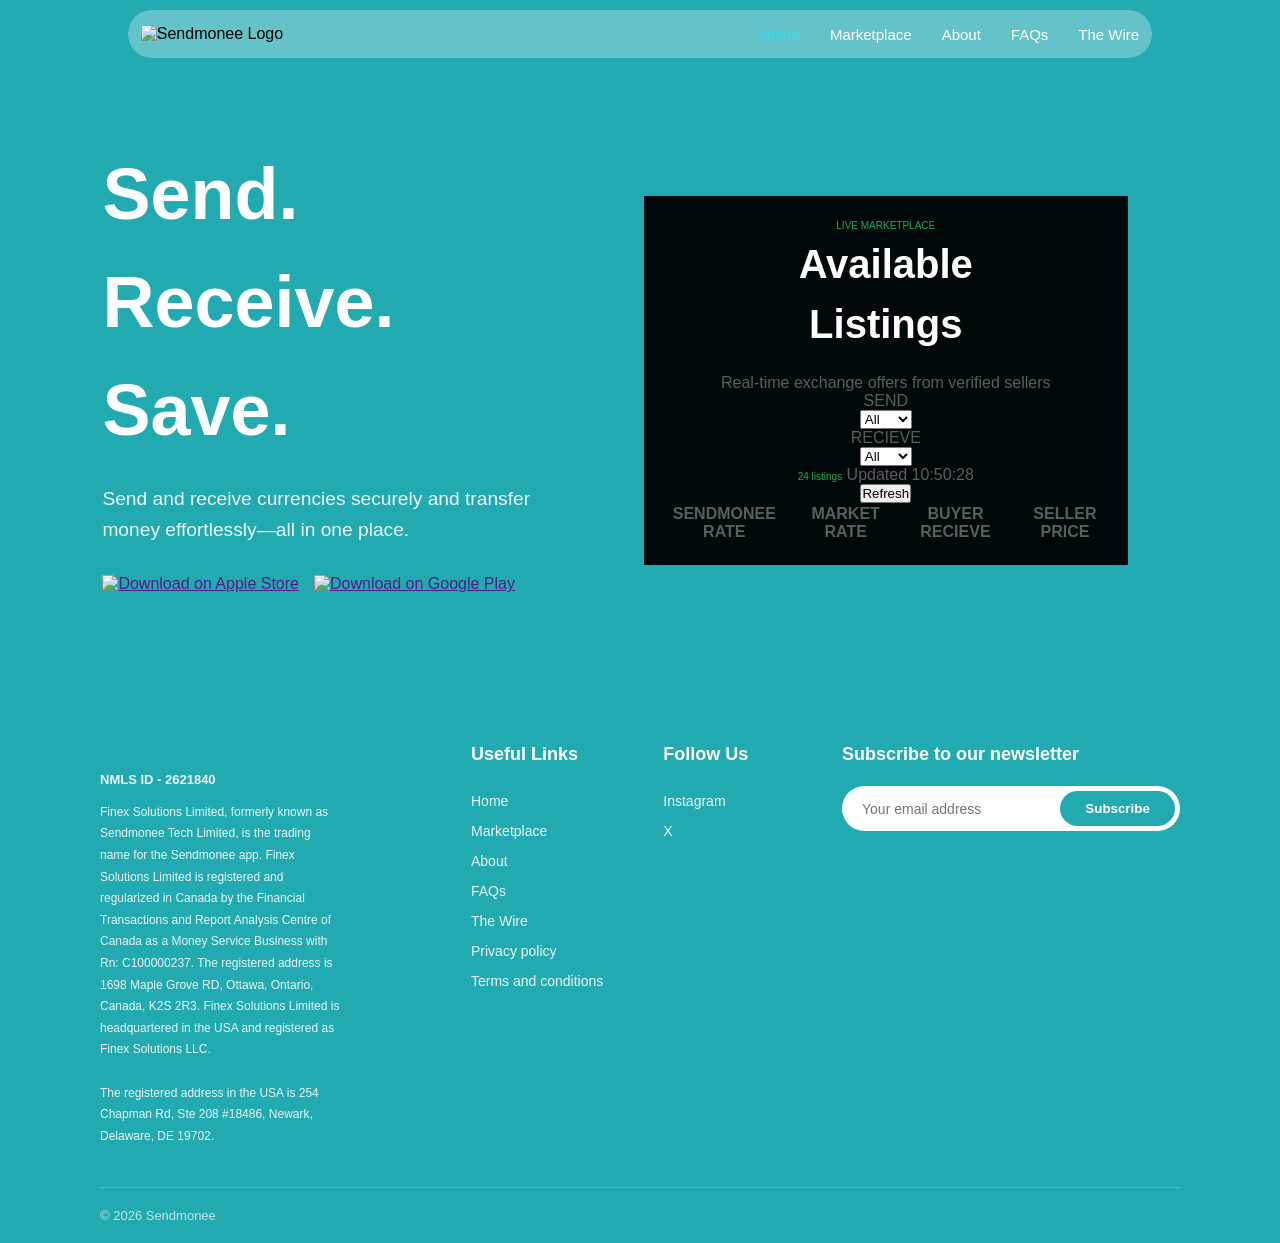
==== about.html @ 5e51dbc4 "Add files via upload" ====
<!DOCTYPE html>
<html lang="en">
<head>
    <meta charset="UTF-8">
    <meta name="viewport" content="width=device-width, initial-scale=1.0">
    <link rel="stylesheet" href="style.css">
    <link rel="stylesheet" href="marketplace.css">
    <link rel="stylesheet" href="mobile.css">
    <title>Document</title>
</head>
<body>
    <nav>
        <img src="images/Sendmonee Logo.webp" alt="Sendmonee Logo">
        <div class="nav-right">
            <a href="index.html" class="nav-active">Home</a>
            <a href="marketplace.html">Marketplace</a>
            <a href="about.html">About</a>
            <a href="faq.html">FAQs</a>
            <a href="wire.html">The Wire</a>
        </div>
    </nav>

    <section class="hero">
        <div class="hero-left">
            <h1>Send. <br>Receive. Save.</h1>
            <p>Send and receive currencies securely and transfer money effortlessly—all in one place.</p>
            <div class="app-download-links">
                <a href=""><img src="images/apple_Store.avif" alt="Download on Apple Store"></a>
                <a href=""><img src="images/Google Play.avif" alt="Download on Google Play"></a>
            </div>
        </div>

        <div class="hero-right">
            <span>LIVE MARKETPLACE</span>
            <h1>Available <br>Listings</h1>
            <p>Real-time exchange offers from verified sellers</p>
            <p>SEND</p>
            <select name="" id="">
                <option value="">All</option>z
                <option value="">GBP</option>
                <option value="">CAD</option>
                <option value="">EUR</option>
                <option value="">NGN</option>
                <option value="">USD</option>
            </select>
            <p>RECIEVE</p>
            <select name="" id="">
                <option value="">All</option>
                <option value="">GBP</option>
                <option value="">CAD</option>
                <option value="">EUR</option>
                <option value="">NGN</option>
                <option value="">USD</option>
            </select><br>

            <p><span>24 listings</span> Updated 10:50:28</p> <button>Refresh</button>

            <table>
                <tr>
                    <th>SENDMONEE RATE</th>
                    <th>MARKET RATE</th>
                    <th>BUYER RECIEVE</th>
                    <th>SELLER PRICE</th>
                </tr>

                <tr>
                    <td></td>
                    <td></td>
                    <td></td>
                    <td></td>
                </tr>

            </table>
        </div>
    </section>

    <footer>
        <div class="fo-top">
            <div class="footer-brand">
                <img src="images/Sendmonee Logo.webp" alt="">
                <p><strong>NMLS ID - 2621840</strong>Finex Solutions Limited, formerly known as Sendmonee Tech Limited, is the trading name for the Sendmonee app. Finex Solutions Limited is registered and regularized in Canada by the Financial Transactions and Report Analysis Centre of Canada as a Money Service Business with Rn: C100000237. The registered address is 1698 Maple Grove RD, Ottawa, Ontario, Canada, K2S 2R3. Finex Solutions Limited is headquartered in the USA and registered as Finex Solutions LLC. <br><br>The registered address in the USA is 254 Chapman Rd, Ste 208 #18486, Newark, Delaware, DE 19702.</p>
            </div>
            <div class="link-hold">
                <div>
                    <h3>Useful Links</h3>
                    <ul>
                        <li><a href="index.html">Home</a></li>
                        <li><a href="marketplace.html">Marketplace</a></li>
                        <li><a href="about.html">About</a></li>
                        <li><a href="faq.html">FAQs</a></li>
                        <li><a href="wire.html">The Wire</a></li>
                        <li><a href="policy.html">Privacy policy</a></li>
                        <li><a href="terms.html">Terms and conditions</a></li>
                    </ul>
                </div>
                <div>
                    <h3>Follow Us</h3>
                    <ul>
                        <li><a href="">Instagram</a></li>
                        <li><a href="">X</a></li>
                    </ul> 
                </div>
            </div>
            <div class="footer-newsletter">
                <h3>Subscribe to our newsletter</h3>
                <div class="sub-news">
                    <input type="email" placeholder="Your email address">
                    <button type="submit">Subscribe</button>
                </div>
            </div>
        </div>
        <hr>
        <p class="copyright">© 2026 Sendmonee</p>
    </footer>
</body>
</html>
---- style.css ----
* {
    box-sizing: border-box;
    font-family: 'Inter', sans-serif;
    margin: 0;
    padding: 0;
}

section {
    padding: 5% 8%; 
}

body{
    position: relative;
}

nav {
    display: flex;
    padding: 15px 1%;
    justify-content: space-between;
    align-items: center;
    position: absolute;
    background-color: #64c3c8;
    width: 80%;
    top: 10px;
    right: 10%;
    left: 10%;
    z-index: 100;
    border-radius: 40px;
}


.menu-icon {
    display: none;
    font-size: 24px;
    cursor: pointer;
    color: black;
    background-color: white;
}

#menu-toggle{
    display: none;
}

nav img {
    width: 150px;
}

.nav-right {
    display: flex;
    gap: 30px;
    align-items: center;
}

.nav-right > a {
    text-decoration: none;
    color: white;
    font-size: 15px;
    font-weight: 500;
}



.nav-active {
    color: rgb(49, 225, 235) !important;
}

.hero {
    display: flex;
    align-items: center;
    padding-top: 140px;
    gap: 60px;
    background-color: rgba(34, 170, 177, 1);
}

.hero-left {
    flex: 1 1 50%;
    color: white;
}

h1 {
    font-size: 4.5em;
    line-height: 1.5em;
    margin-bottom: 20px;
    font-family: 'Inter', sans-serif;
}

.hero-left p {
    font-size: 1.2em;
    line-height: 1.6;
    margin-bottom: 30px;
    opacity: 0.9;
}

.app-download-links {
    display: flex;
    gap: 15px;
}

.app-download-links img {
    height: 45px;
    width: auto;
    display: block;
}

.hero-right {
    flex: 1 1 50%;
    position: relative;
    margin-right: 50px;
}

.hero-img {
    width: 100%;
    border-radius: 20px;
    /* height: 600px; */
    object-fit: cover;
}

.hero-card1 {
    position: absolute;
    z-index: 20;
    width: 35%;
    bottom: 20px;
    left: -40px;
    animation-name: hero-1;
    animation-duration: 2s;
    animation-timing-function: ease-in-out;
    animation-iteration-count: infinite;
    animation-direction: alternate;
}
.hero-card2 {
    position: absolute;
    z-index: 20;
    width: 50%;
    bottom: 80px;
    right: -40px;
    animation: hero-2 2s infinite alternate-reverse ease-in-out;
}

@keyframes hero-1 {
    from { bottom: 20px; }
    to { bottom: 80px; }
}

@keyframes hero-2 {
    from { bottom: 80px; }
    to { bottom: 160px; }
}

.hype {
    display: flex;
    align-items: center;
    background-color: rgb(250, 250, 250);
    gap: 80px;
}

.hype div {
    flex: 1 1;
}

h3 {
    font-size: 38px;
    line-height: 1.2;
    margin-bottom: 20px;
}

.hype p {
    font-size: 16px;
    line-height: 1.6;
    color: #555;
}

.hype img {
    flex: 1 1;
    height: 500px;
    object-fit: cover;
    border-radius: 20px;
}

.flag-con{
    display: flex;
    gap: 10px;
    height: 600px;
    overflow:hidden;
}

.flag::-webkit-scrollbar{
    display: none;
}

.flag{
    gap: 10px;
    display: flex;
    flex-direction: column;
    animation: scroll 20s linear infinite alternate;
    /* overflow-y: auto; */
}

.flagi{
    animation: scroll 20s linear infinite alternate-reverse;
}

.flag div{
    display: flex;
    flex-direction: column;
    padding: 10px;
    background-color: #e2e2e2;
    width: fit-content;
    border-radius: 50px;
}

.flag div span{
    width: 80px;
    height: 80px;
    /* padding: 50px; */
    background-color: transparent;
    border-radius: 50%;
    display: flex;
    justify-content: center; /* Centers horizontally */
    align-items: center;
    position: relative;
}

@keyframes scroll{
    from{transform: translateY(0);}
    to{transform: translateY(-100%);}
}

.ejo {
    background-color: white;
}

.ejo-container {
    background-color: rgba(34, 170, 177, 1);
    display: flex;
    align-items: center;
    border-radius: 30px;
    padding: 60px 80px 0 80px;
    color: white;
    gap: 80px;
    overflow: hidden;
}

.ejo-container > img {
    width: 35%;
    display: block;
}

.ejo-content {
    width: 65%;
    padding-bottom: 60px;
}

.ejo-content h3 {
    margin-bottom: 15px;
}

.ejo-content p {
    font-size: 16px;
    line-height: 1.6;
    margin-bottom: 30px;
    opacity: 0.9;
}

.how h2 {
    font-size: 35px;
    margin-bottom: 40px;
}

.how-grid {
    display: flex;
    justify-content: space-between;
    gap: 40px;
}

.how-left {
    display: flex;
    flex-wrap: wrap;
    flex: 1 1;
    gap: 20px;
}

.how-card {
    flex: 1 1 calc(50% - 10px);
    background-color: #f9f9f9;
    border-radius: 15px;
    padding: 30px;
    display: flex;
    flex-direction: column;
    color: black;
    transition: all 0.5s;
}

.how-card:hover {
    background-color: rgb(60, 198, 206);
    color: white;
}

.how-card img {
    width: 35px;
    height: 35px;
    margin-bottom: 20px;
}

.how-card span {
    font-size: 20px;
    font-weight: 600;
    margin-bottom: 10px;
}

.how-card p {
    font-size: 15px;
    line-height: 1.5;
    color: rgba(0, 0, 0, 0.6);
}

.how-card.active p {
    color: rgba(255, 255, 255, 0.9);
}

.how-right {
    width: 35%;
}

.how-right img {
    width: 100%;
    height: auto;
    border-radius: 20px;
}


.seam-ex {
    display: flex;
    align-items: center;
    justify-content: space-between;
    gap: 60px;
}

.seam-media {
    position: relative;
    width: 35%;
}

.seam-main-img {
    width: 100%;
    border-radius: 20px;
}

.seam-media .seam-card1, 
.seam-media .seam-card2 {
    position: absolute;
    z-index: 10;
}

.seam-media .seam-card1 {
    width: 180px;
    bottom: 10px;
    left: -30px;
    animation: hero-1 2s infinite alternate ease-in-out;
}

.seam-media .seam-card2 {
    width: 200px;
    bottom: 40px;
    right: -30px;
    animation: card2 2s infinite alternate-reverse ease-in-out;
}

@keyframes card2{
    from{bottom: 120px;}
    to{bottom: 180px;}
}
.seam-ex-right {
    width: 45%;
}

.seam-ex-right h2 {
    font-size: 38px;
    line-height: 1.2;
    margin-bottom: 20px;
}

.seam-ex-right p {
    font-size: 16px;
    color: #555;
    line-height: 1.6;
    margin-bottom: 20px;
}

.seam-ex-right .app-download-links {
    margin-top: 30px;
}


.info {
    background-color: rgb(245, 245, 245);
}

.info-header {
    display: flex;
    justify-content: space-between;
    align-items: center;
    margin-bottom: 40px;
}

.blog-btn {
    text-decoration: none;
    color: black;
    padding: 10px 24px;
    border: 1px solid black;
    background-color: white;
    border-radius: 20px;
    font-weight: 500;
    transition: background-color 0.3s;
}

.blog-btn:hover {
    background-color: #eaeaea;
}

.container {
    display: flex;
    gap: 25px;
}

.blog-card {
    flex: 1;
    border-radius: 20px;
    overflow: hidden;
    background-color: white;
    display: flex;
    flex-direction: column;
    box-shadow: 0 4px 15px rgba(0,0,0,0.03);
}

.card-thumb {
    overflow: hidden;
    height: 200px;
    position: relative;
}

.card-thumb img {
    width: 100%;
    height: 100%;
    object-fit: cover;
    display: block;
    transition: transform 0.5s ease;
}

.card-thumb span {
    position: absolute;
    bottom: 12px;
    left: 20px;
    font-size: 11px;
    font-weight: bold;
    color: black;
    background-color: rgb(9, 218, 218);
    padding: 4px 8px;
    border-radius: 4px;
}

.card-body {
    padding: 25px;
    display: flex;
    flex-direction: column;
    flex-grow: 1;
}

.card-body h3 {
    font-size: 18px;
    line-height: 1.4;
    margin-bottom: 15px;
    transition: color 0.3s;
}

.blog-card p {
    font-size: 15px;
    color: #666;
    line-height: 1.5;
    margin-bottom: 25px;
}

.read-btn {
    margin-top: auto; 
    width: 100%;
    padding: 12px;
    text-decoration: none;
    color: white;
    background-color: darkcyan;
    display: block;
    text-align: center;
    border-radius: 20px;
    font-weight: 500;
    transition: background-color 0.3s;
}

.blog-card:hover h3 {
    color: darkcyan;
}

.blog-card:hover img {
    transform: scale(1.15);
}

.read-btn:hover {
    background-color: #006666;
}

.faq{
    display: flex;
    color: white;
    background-color: #24a8af;
    gap: 100px;
}

.faq-left h2{
    font-size: 42px;
}

.faq-left > div > div{
    border-bottom: 1px solid white;
    padding: 15px 0 40px;
}

.faq-left div div span{
    font-size: 16px;
    font-weight: 600;
    margin-right: 40px;
}

.faq-left div div p{
    color: rgb(255, 255, 255);
    margin-top: 40px;
    display: none;
}

.faq-left div div:focus-within p{
    display: block;
}

.faq-left > div >div button{
    float: right;
    /* margin-left: auto; */
    padding: 5px 8px;
    border-radius: 50%;
    border: none;
    font-size: 10px;
    background-color: #006666b0;
    color: white;
    font-size: 25px;
}

.faq-right{
    flex: 1 0;
}

.faq-left > button{
    margin-top: 40px;
    padding: 10px 20px;
    border-radius: 30px;
    border: none;
    font-size: 16px;
    background-color: #00f2ff;
}

iframe{
    border-radius: 20px;
}

.faq-left{
    flex: 1 0;
}

footer {
    background-color: rgba(34, 170, 177, 1);
    padding: 60px 100px 20px;
    color: white;
}

.fo-top {
    display: flex;
    justify-content: space-between;
    gap: 40px;
    margin-bottom: 40px;
}

.footer-brand {
    flex: 1 2 30%;
}

.footer-brand img {
    width: 80%;
    margin-bottom: 20px;

}

.footer-brand p {
    font-size: 12px;
    line-height: 1.8;
    opacity: 0.9;
    margin-right: 90px;
}

.footer-brand strong {
    display: block;
    margin-bottom: 10px;
    font-size: 13px;
}

.link-hold {
    display: flex;
    gap: 60px;
    flex: 1 2 30%;
}

.fo-top h3 {
    font-size: 18px;
    font-weight: 600;
    margin-bottom: 20px;
}

.link-hold ul {
    list-style: none;
}

.link-hold ul li {
    padding: 6px 0;
}

.link-hold a {
    text-decoration: none;
    color: white;
    font-size: 14px;
    opacity: 0.9;
    transition: opacity 0.2s;
}

.link-hold a:hover {
    opacity: 1;
}

.footer-newsletter {
    flex: 2 0 30%;
}

.sub-news {
    background-color: white;
    display: flex;
    padding: 5px;
    border-radius: 30px;
    width: 100%;
}

.sub-news input {
    outline: none;
    border: none;
    width: 65%;
    background-color: transparent;
    padding: 8px 15px;
    font-size: 14px;
    border-radius: 20px;
}

.sub-news button {
    background-color: rgba(34, 170, 177, 1);
    border: none;
    border-radius: 30px;
    padding: 10px 15px;
    color: white;
    font-weight: 600;
    cursor: pointer;
    width: 35%;
    transition: background-color 0.2s;
}

.sub-news button:hover {
    background-color: #1a858b;
}

hr {
    border: 0;
    height: 1px;
    background: rgba(255, 255, 255, 0.2);
}

.copyright {
    font-size: 13px;
    opacity: 0.7;
    padding-top: 20px;
}
---- marketplace.css ----
.hero-right{
    background-color: rgba(0, 0, 0, 0.945);
    color: rgba(255, 255, 255, 0.349);
    text-align: center;
    padding: 20px 10px;
    font-family: 'DM Mono', monospace;
}

.hero-right span{
    color: rgb(14, 177, 87);
    font-size: 10px;
}

.hero-right h1{
    color: white;
    font-family: 'Syne', sans-serif;
    font-size: 40px;
    
}
---- mobile.css ----
@media (max-width: 780px) {

    section {
        padding: 60px 24px;
    }

    nav {
        width: 92%;
        left: 4%;
        top: 10px;
        padding: 12px 20px;
        box-shadow: none;
        background-color: rgba(255, 255, 255, 0);
    }

    nav img {
        width: 150px;
    }

    .menu-icon {
        display: block; 
        color: #000000; 
        background-color: white;
        border-radius: 50%;
        margin: 0;
        padding: 5px 10px;
    }

    .nav-right {
        display: none;
        flex-direction: column;
        position: absolute;
        top: 80%;
        right: 5%;
        /* width: 100%; */
        background-color: white;
        padding: 24px;
        border-radius: 24px;
        box-shadow: 0 10px 25px rgba(0, 0, 0, 0.1);
        gap: 20px;
        align-items: flex-start;
    }

    .nav-right > a {
        color: #057685;
        font-size: 16px;
        width: 100%;
        padding: 8px 20px;
    }

    #menu-toggle:checked ~ .nav-right {
        display: flex;
    }

    .hero{
        flex-direction: column;
        align-items: center;
        justify-content: center;
        text-align: center;
    }


    .hero h1{
        font-size: 50px;
    }

    .app-download-links{
        justify-content: center;
    }

    .hero-img{
        margin: 0;
        padding: 0;
    }

    .hero-card1, .hero-card2{
        transform: scale(0.8);
    }

    .hero-right{
        width: 100%;
        margin: 0 auto;
    }

    .hype{
        flex-direction: column;
        text-align: center;
    }

    .flag{
        height: 500px;
    }

    .ejo-container {
        flex-direction: column-reverse;
        padding: 40px 24px 0 24px;
        gap: 40px;
        text-align: center;
    }

    .ejo-content, 
    .ejo-container > img {
        width: 100%;
    }

    .ejo-container > img {
        width: 75%;
        margin: 0 auto;
    }

    .how-grid{
        flex-direction: column;
        text-align: center;
        justify-content: center;
    }

    .how-left{
        flex-direction: column;
        
    }

    .how-card{
        align-items: center;
        width: 100%;
    }

    .how-right{
        display: none;
    }

     .seam-ex {
        flex-direction: column;
        gap: 40px;
        text-align: center;
    }

    .seam-media, 
    .seam-ex-right {
        width: 100%;
    }

    .seam-media {
        max-width: 400px;
        margin: 0 auto;
    }

    .seam-ex:nth-of-type(2) {
        flex-direction: column-reverse;
    }

    .seam-media .seam-card1 {
        width: 130px;
        left: -15px;
    }

    .seam-media .seam-card2 {
        width: 140px;
        right: -15px;
    }

    .faq {
        flex-direction: column;
        gap: 40px;
    }

    .faq-left h2 {
        font-size: 32px;
        text-align: center;
    }

    iframe {
        width: 100%;
        height: auto;
        aspect-ratio: 1 / 1;
    }

    .info-header {
        flex-direction: column;
        gap: 15px;
        text-align: center;
    }

    .container {
        flex-direction: column;
        gap: 30px;
    }

    footer {
        padding: 40px 24px 20px;
    }

    .fo-top {
        flex-direction: column;
        gap: 40px;
    }

    .footer-brand, 
    .link-hold, 
    .footer-newsletter {
        width: 100%;
    }

    .footer-brand p {
        margin-right: 0;
    }

    .link-hold {
        justify-content: space-between;
        gap: 20px;
    }

    
}
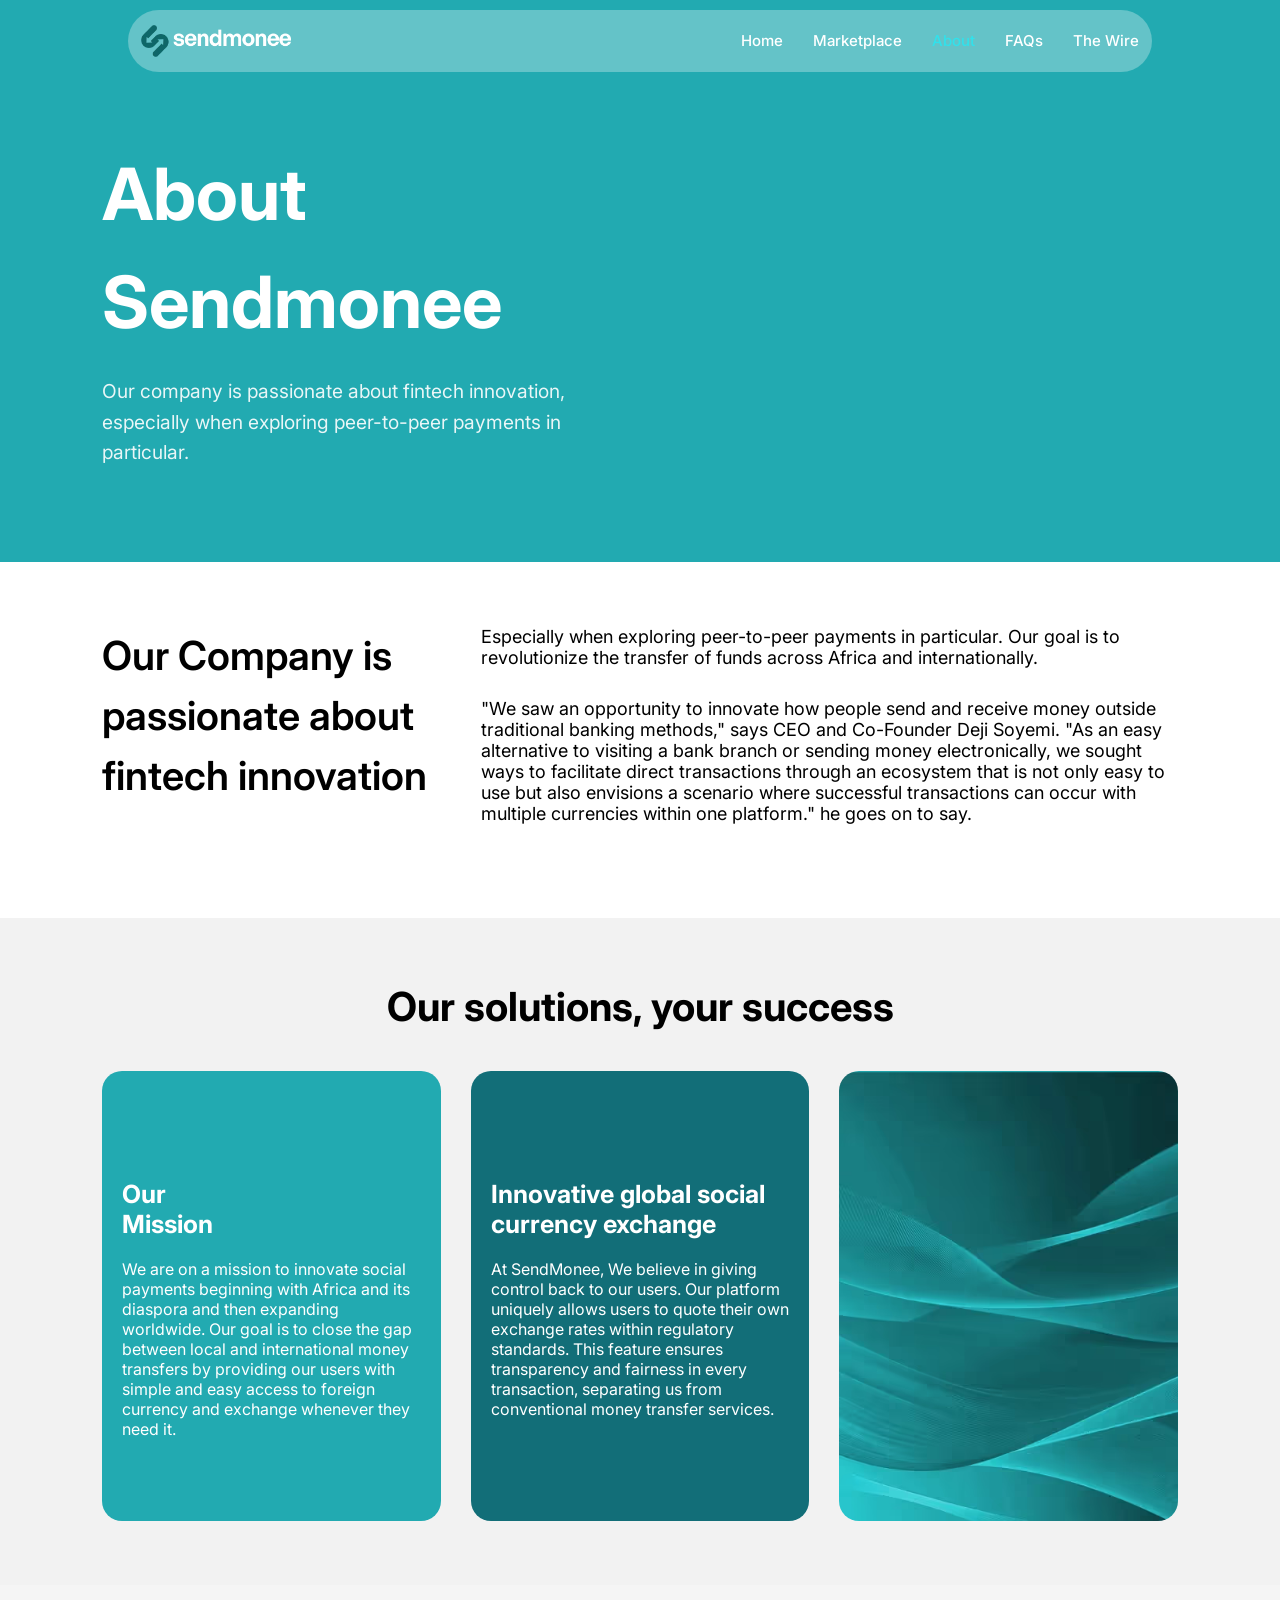
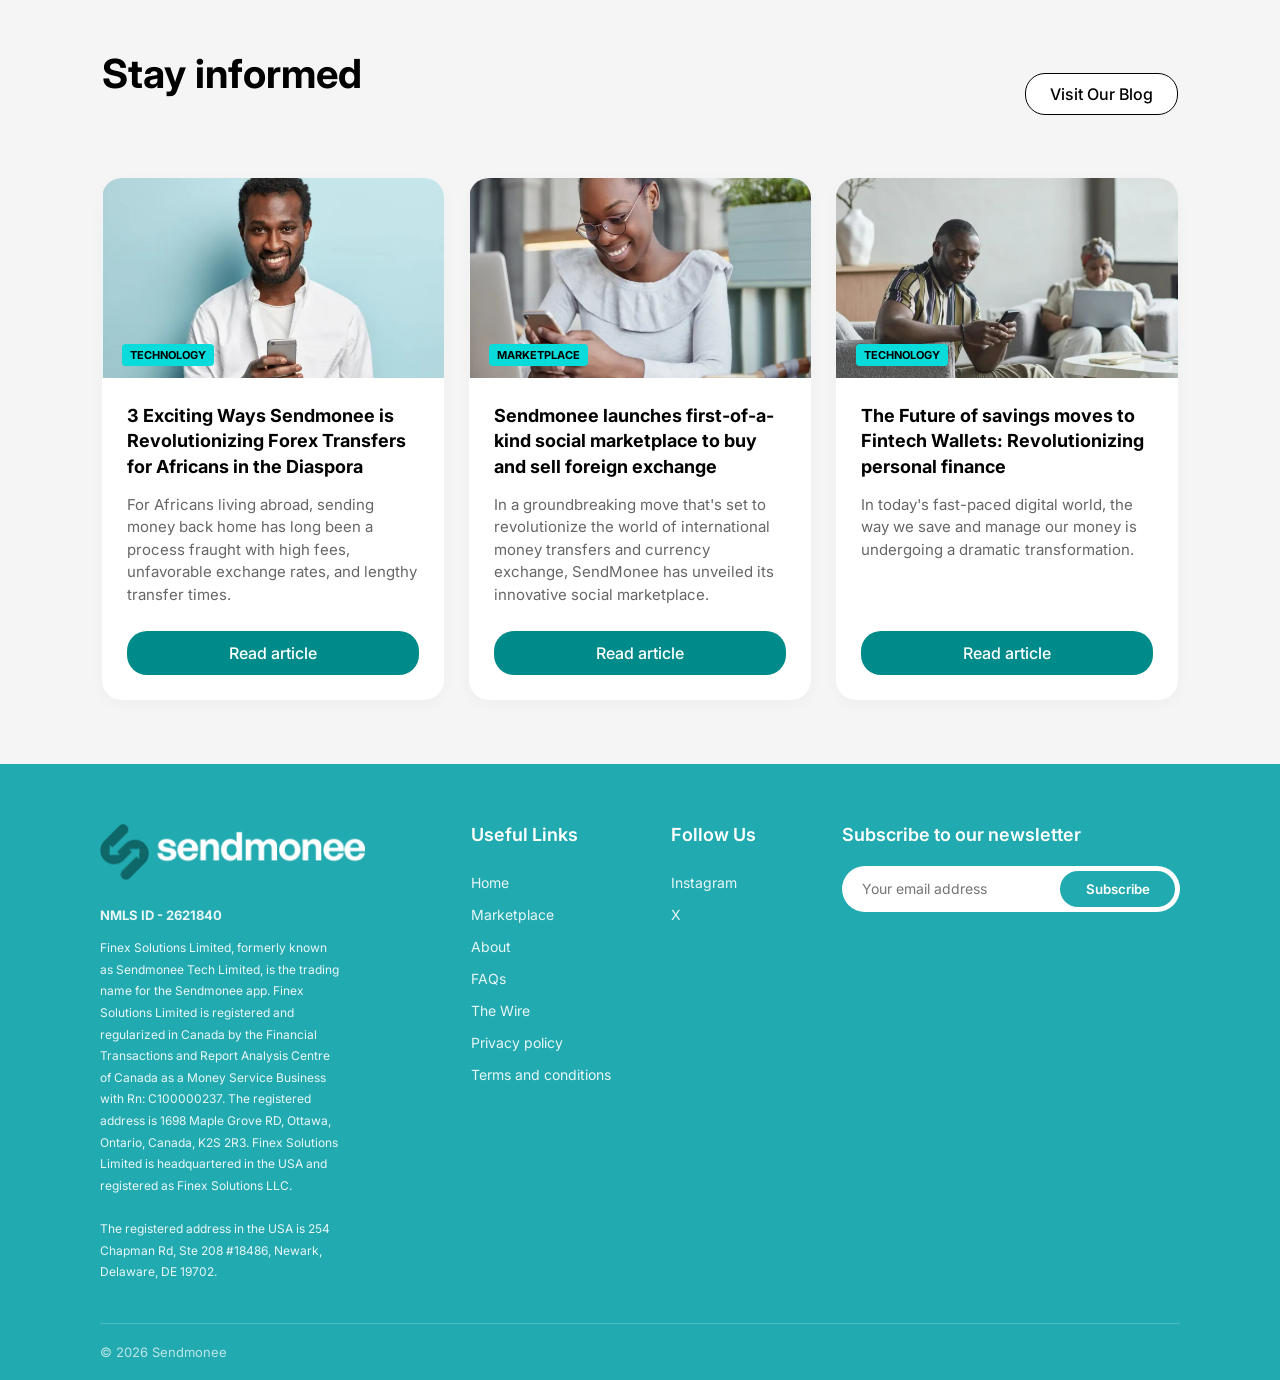
==== commit f17e1e9e: "Add files via upload" ====
--- a/about.html
+++ b/about.html
@@ -4,17 +4,19 @@
     <meta charset="UTF-8">
     <meta name="viewport" content="width=device-width, initial-scale=1.0">
     <link rel="stylesheet" href="style.css">
-    <link rel="stylesheet" href="marketplace.css">
     <link rel="stylesheet" href="mobile.css">
+    <link rel="stylesheet" href="about.css">
     <title>Document</title>
 </head>
 <body>
     <nav>
         <img src="images/Sendmonee Logo.webp" alt="Sendmonee Logo">
+        <input type="checkbox" id="menu-toggle">
+        <label for="menu-toggle" class="menu-icon">&#9776;</label>
         <div class="nav-right">
-            <a href="index.html" class="nav-active">Home</a>
+            <a href="index.html">Home</a>
             <a href="marketplace.html">Marketplace</a>
-            <a href="about.html">About</a>
+            <a href="about.html" class="nav-active">About</a>
             <a href="faq.html">FAQs</a>
             <a href="wire.html">The Wire</a>
         </div>
@@ -22,55 +24,78 @@
 
     <section class="hero">
         <div class="hero-left">
-            <h1>Send. <br>Receive. Save.</h1>
-            <p>Send and receive currencies securely and transfer money effortlessly—all in one place.</p>
-            <div class="app-download-links">
-                <a href=""><img src="images/apple_Store.avif" alt="Download on Apple Store"></a>
-                <a href=""><img src="images/Google Play.avif" alt="Download on Google Play"></a>
-            </div>
+            <h1>About<br>Sendmonee</h1>
+            <p>Our company is passionate about fintech innovation, especially when exploring peer-to-peer payments in particular.</p>
         </div>
 
         <div class="hero-right">
-            <span>LIVE MARKETPLACE</span>
-            <h1>Available <br>Listings</h1>
-            <p>Real-time exchange offers from verified sellers</p>
-            <p>SEND</p>
-            <select name="" id="">
-                <option value="">All</option>z
-                <option value="">GBP</option>
-                <option value="">CAD</option>
-                <option value="">EUR</option>
-                <option value="">NGN</option>
-                <option value="">USD</option>
-            </select>
-            <p>RECIEVE</p>
-            <select name="" id="">
-                <option value="">All</option>
-                <option value="">GBP</option>
-                <option value="">CAD</option>
-                <option value="">EUR</option>
-                <option value="">NGN</option>
-                <option value="">USD</option>
-            </select><br>
+            <img src="images/About hero image.avif" alt="" class="hero-img">
+        </div>
+    </section>
 
-            <p><span>24 listings</span> Updated 10:50:28</p> <button>Refresh</button>
+        <section class="discover mobile-flex">
+        <h2>Our Company is passionate about fintech innovation</h2>
+        <div>
+            <p>Especially when exploring peer-to-peer payments in particular. Our goal is to revolutionize the transfer of funds across Africa and internationally.</p> 
+            <p>"We saw an opportunity to innovate how people send and receive money outside traditional banking methods," says CEO and Co-Founder Deji Soyemi.  "As an easy alternative to visiting a bank branch or sending money electronically, we sought ways to facilitate direct transactions through an ecosystem that is not only easy to use but also envisions a scenario where successful transactions can occur with multiple currencies within one platform." he goes on to say.</p>
 
-            <table>
-                <tr>
-                    <th>SENDMONEE RATE</th>
-                    <th>MARKET RATE</th>
-                    <th>BUYER RECIEVE</th>
-                    <th>SELLER PRICE</th>
-                </tr>
+        </div>
+    </section>
 
-                <tr>
-                    <td></td>
-                    <td></td>
-                    <td></td>
-                    <td></td>
-                </tr>
+    <section class="sucess">
+        <h2>Our solutions, your success</h2>
+        <div>
+            <article>
+                <h3>Our <br>Mission</h3>
+                <p>We are on a mission to innovate social payments beginning with Africa and its diaspora and then expanding worldwide. Our goal is to close the gap between local and international money transfers by providing our users with simple and easy access to foreign currency and exchange whenever they need it.</p>
+            </article>
+            <article>
+                <h3>Innovative global social <br>currency exchange</h3>
+                <p>At SendMonee, We believe in giving control back to our users. Our platform uniquely allows users to quote their own exchange rates within regulatory standards. This feature ensures transparency and fairness in every transaction, separating us from conventional money transfer services.</p>
+            </article>
+            <article></article>
+        </div>
+    </section>
 
-            </table>
+        <section class="info">
+        <div class="info-header">
+            <h2>Stay informed</h2>
+            <a href="" class="blog-btn">Visit Our Blog</a>
+        </div>
+        <div class="container">
+            <article class="blog-card">
+                <div class="card-thumb">
+                    <img src="images/Exciting Ways SendMonee is Revolutionizing Forex.webp" alt="">
+                    <span>TECHNOLOGY</span>
+                </div>
+                <div class="card-body">
+                    <h3>3 Exciting Ways Sendmonee is Revolutionizing Forex Transfers for Africans in the Diaspora</h3>
+                    <p>For Africans living abroad, sending money back home has long been a process fraught with high fees, unfavorable exchange rates, and lengthy transfer times.</p>
+                    <a href="" class="read-btn">Read article</a>
+                </div>
+            </article>
+            <article class="blog-card">
+                <div class="card-thumb">
+                    <img src="images/Sendmonee Launches First-of-A-Kind Social Marketplace.webp" alt="">
+                    <span>MARKETPLACE</span>
+                </div>
+                <div class="card-body">
+                    <h3>Sendmonee launches first-of-a-kind social marketplace to buy and sell foreign exchange</h3>
+                    <p>In a groundbreaking move that's set to revolutionize the world of international money transfers and currency exchange, SendMonee has unveiled its innovative social marketplace.</p>
+                    <a href="" class="read-btn">Read article</a>
+                </div>
+            </article>
+            <article class="blog-card">
+                <div class="card-thumb">
+                    <img src="images/The Future of Savings Moves to Fintech Wallets.webp" alt="">
+                    <span>TECHNOLOGY</span>
+                </div>
+                <div class="card-body">
+                    <h3>The Future of savings moves to Fintech Wallets: Revolutionizing personal finance</h3>
+                    <p>In today's fast-paced digital world, the way we save and manage our money is undergoing a dramatic transformation.</p>
+                    <a href="" class="read-btn">Read article</a>
+                </div>
+            </article>
         </div>
     </section>
 
--- a/style.css
+++ b/style.css
@@ -1,3 +1,6 @@
+
+@import url('https://fonts.googleapis.com/css2?family=DM+Mono:ital,wght@0,300;0,400;0,500;1,300;1,400;1,500&family=Inter:ital,opsz,wght@0,14..32,100..900;1,14..32,100..900&family=Syne:wght@400..800&display=swap');
+
 * {
     box-sizing: border-box;
     font-family: 'Inter', sans-serif;
@@ -108,7 +111,7 @@
     margin-right: 50px;
 }
 
-.hero-img {
+.hero-img{
     width: 100%;
     border-radius: 20px;
     /* height: 600px; */
@@ -149,7 +152,7 @@
 .hype {
     display: flex;
     align-items: center;
-    background-color: rgb(250, 250, 250);
+    background-color: rgba(0, 0, 0, 0.05);
     gap: 80px;
 }
 
@@ -203,7 +206,7 @@
     display: flex;
     flex-direction: column;
     padding: 10px;
-    background-color: #e2e2e2;
+    background-color: #ffffff;
     width: fit-content;
     border-radius: 50px;
 }
@@ -218,6 +221,7 @@
     justify-content: center; /* Centers horizontally */
     align-items: center;
     position: relative;
+    background-size: cover;
 }
 
 @keyframes scroll{
@@ -261,8 +265,8 @@
     opacity: 0.9;
 }
 
-.how h2 {
-    font-size: 35px;
+h2 {
+    font-size: 40px;
     margin-bottom: 40px;
 }
 
@@ -519,12 +523,14 @@
 .faq-left > div > div{
     border-bottom: 1px solid white;
     padding: 15px 0 40px;
+    position: relative;
+    height: fit-content;
 }
 
 .faq-left div div span{
     font-size: 16px;
     font-weight: 600;
-    margin-right: 40px;
+    margin-right: 60px;
 }
 
 .faq-left div div p{
@@ -533,13 +539,18 @@
     display: none;
 }
 
-.faq-left div div:focus-within p{
+.drop-toggle{
+    display: none;
+}
+
+.drop-toggle:checked ~ .faq-info{
     display: block;
 }
 
-.faq-left > div >div button{
-    float: right;
-    /* margin-left: auto; */
+
+
+.faq-left > div >div label{
+    position: absolute;
     padding: 5px 8px;
     border-radius: 50%;
     border: none;
@@ -547,6 +558,9 @@
     background-color: #006666b0;
     color: white;
     font-size: 25px;
+    margin-bottom: auto;
+    right: 0;
+    top: 10px;
 }
 
 .faq-right{
@@ -568,6 +582,7 @@
 
 .faq-left{
     flex: 1 0;
+    
 }
 
 footer {
@@ -686,4 +701,26 @@
     font-size: 13px;
     opacity: 0.7;
     padding-top: 20px;
-}+}
+
+.discover{
+    display: flex;
+    gap: 30px;
+}
+
+.discover h2{
+    font-size: 40px;
+    font-weight: 600;
+    flex: 1 0;
+    line-height: 1.5;
+}
+
+.discover div{
+    flex: 2 1;
+}
+
+.discover p{
+    font-size: 18px;
+    
+    margin-bottom: 30px;
+}
--- a/mobile.css
+++ b/mobile.css
@@ -1,6 +1,6 @@
 
 
-@media (max-width: 780px) {
+@media (max-width: 767px) {
 
     section {
         padding: 60px 24px;
@@ -118,7 +118,6 @@
 
     .how-left{
         flex-direction: column;
-        
     }
 
     .how-card{
@@ -211,5 +210,17 @@
         gap: 20px;
     }
 
+    .mobile-flex{
+        flex-direction: column;
+        text-align: center;
+    }
+
+    .sucess div{
+        overflow-x: scroll;
+    }
     
+    .sucess div::-webkit-scrollbar{
+        display: none;
+    }
+
 }
--- a/about.css
+++ b/about.css
@@ -0,0 +1,35 @@
+.sucess{
+    text-align: center;
+    background-color: rgba(0, 0, 0, 0.05);
+}
+
+.sucess div{
+    display: flex;
+    gap: 30px;
+}
+
+.sucess div article{
+    flex: 1 0 300px;
+    height: 450px;
+    text-align: start;
+    background-color: #22aab1;
+    border-radius: 20px;
+    padding: 10% 20px;
+    color: white;
+}
+
+.sucess div article:last-child{
+    background-image: url(images/Solution\ Image\ Pattern.avif);
+    background-size: cover;
+}
+
+.sucess div article:nth-child(2){background-color: #126e78;}
+
+.sucess div article h3{
+    font-size: 25px;
+    color: white;
+}
+
+.sucess div article p{
+    font-family: 'Inter';
+}
